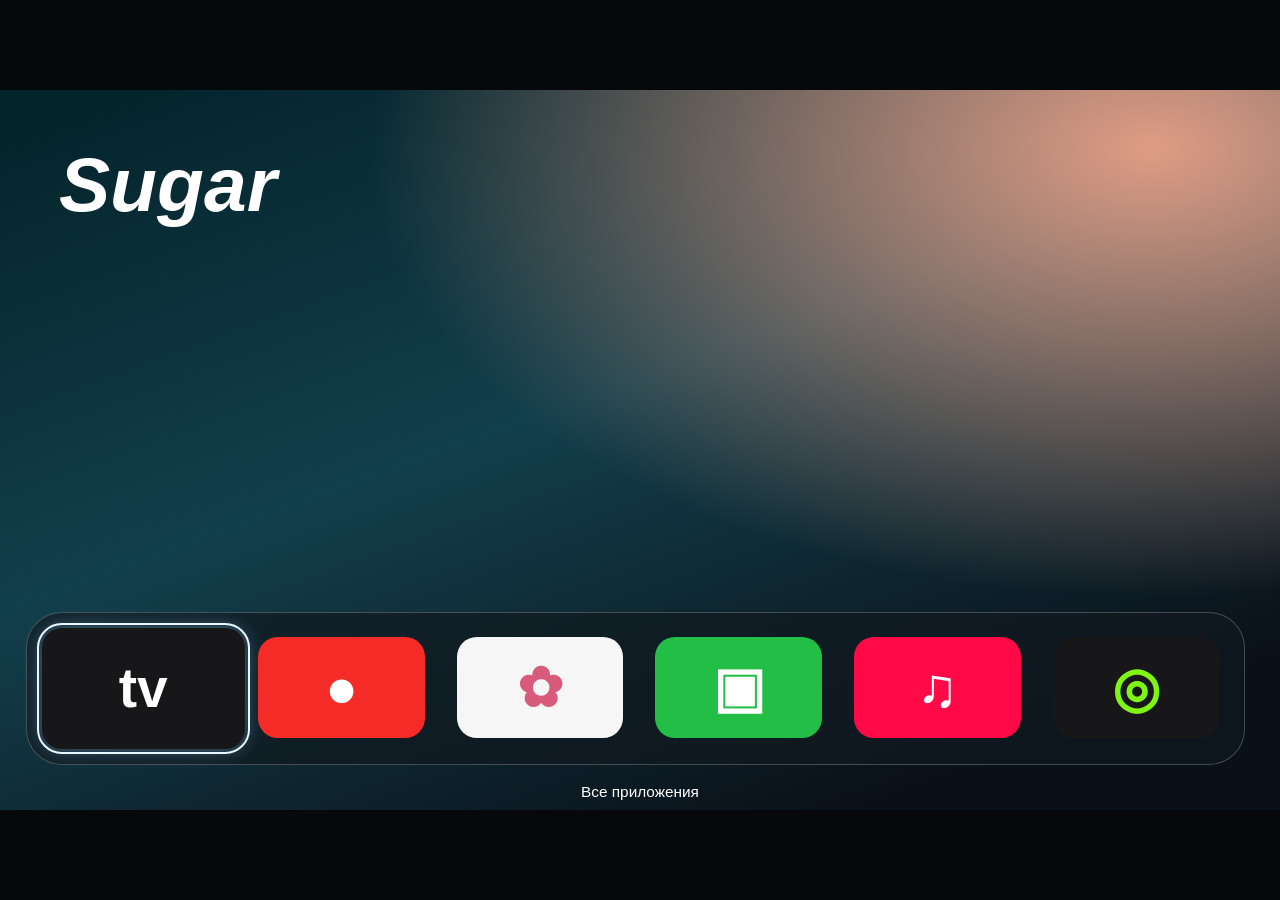
==== index.html @ 8ffc3c0d "Add Apple TV inspired Tizen home screen" ====
<!doctype html>
<html lang="ru">
<head>
  <meta charset="utf-8">
  <meta name="viewport" content="width=device-width, initial-scale=1">
  <title>AppleTvSamsung</title>
  <link rel="stylesheet" href="style.css">
  <script defer src="app.js"></script>
</head>
<body>
  <main class="screen">
    <section id="home" class="home" aria-label="Главный экран">
      <div class="backdrop" aria-hidden="true">
        <span>Sugar</span>
        <img id="artwork" alt="" draggable="false" referrerpolicy="no-referrer"
          src="https://help.apple.com/assets/6A0B92AC55AFD81B2E01CA2A/6A0B92B055AFD81B2E01CA30/en_US/99d30260802e5e08cd6ff2c8000468a5.png">
      </div>
      <div class="shelf" aria-label="Основные приложения">
        <button class="tile" type="button" data-app="tv" aria-label="Apple TV"><span aria-hidden="true">tv</span></button>
        <button class="tile" type="button" data-app="arcade" aria-label="Arcade"><span aria-hidden="true">●</span></button>
        <button class="tile" type="button" data-app="photos" aria-label="Фото"><span aria-hidden="true">✿</span></button>
        <button class="tile" type="button" data-app="facetime" aria-label="FaceTime"><span aria-hidden="true">▣</span></button>
        <button class="tile" type="button" data-app="music" aria-label="Музыка"><span aria-hidden="true">♫</span></button>
        <button class="tile" type="button" data-app="fitness" aria-label="Фитнес"><span aria-hidden="true">◎</span></button>
      </div>
      <button id="all-apps" class="all-apps" type="button">Все приложения</button>
      <p id="notice" class="notice" role="status" hidden></p>
    </section>
    <section id="gallery" class="gallery" aria-labelledby="gallery-title" hidden>
      <header>
        <h1 id="gallery-title">Приложения Samsung</h1>
        <button id="back" type="button">Назад</button>
      </header>
      <p id="gallery-status" role="status"></p>
      <div id="applications" class="applications"></div>
    </section>
  </main>
</body>
</html>
---- style.css ----
* { box-sizing: border-box; }
[hidden] { display: none !important; }
body {
  margin: 0;
  min-height: 100vh;
  display: flex;
  align-items: center;
  justify-content: center;
  background: #06080b;
  color: #fff;
  font-family: Inter, "Segoe UI", Arial, sans-serif;
}
.screen {
  position: relative;
  width: 100vw;
  height: 100vh;
  max-width: 177.7778vh;
  max-height: 56.25vw;
  overflow: hidden;
}
.home, .backdrop, .backdrop img, .gallery {
  position: absolute;
  inset: 0;
  top: 0; right: 0; bottom: 0; left: 0;
  width: 100%;
  height: 100%;
}
.backdrop {
  background: radial-gradient(ellipse at 90% 8%, #df9c84 0%, transparent 48%),
    linear-gradient(160deg, #05252d 5%, #123f4c 44%, #0a1018 87%);
}
.backdrop span {
  position: absolute;
  top: 7%;
  left: 4.6%;
  font-size: 6vw;
  font-weight: 700;
  font-style: italic;
}
.backdrop img {
  display: none;
}
.has-artwork .backdrop img { display: block; }
.shelf {
  position: absolute;
  left: 2%;
  right: 2.7%;
  top: 72.5%;
  height: 21.2%;
  background: rgba(17, 25, 32, .72);
  border: 1px solid rgba(255, 255, 255, .22);
  border-radius: 2.8vw;
}
.has-artwork .shelf { background: transparent; border-color: transparent; }
button { font: inherit; color: inherit; cursor: pointer; }
.tile {
  position: absolute;
  top: 16%;
  height: 67%;
  width: 13.68%;
  border-radius: 1.55vw;
  border: 0;
  background: #171719;
  color: #fff;
  font-size: 4.3vw;
  font-weight: 700;
}
.tile:nth-child(1) { left: 1.25%; top: 10%; width: 16.65%; height: 80%; }
.tile:nth-child(2) { left: 19.02%; background: #f52b27; }
.tile:nth-child(3) { left: 35.33%; background: #f6f6f7; color: #d85b7c; }
.tile:nth-child(4) { left: 51.64%; background: #22be45; }
.tile:nth-child(5) { left: 67.94%; background: #ff0947; }
.tile:nth-child(6) { left: 84.25%; color: #80f412; }
.has-artwork .tile { background: transparent; }
.has-artwork .tile span { opacity: 0; }
.tile:focus, .all-apps:focus, .gallery button:focus {
  outline: 2px solid #eaf7ff;
  outline-offset: 3px;
  box-shadow: 0 0 1.5vw rgba(142, 216, 255, .45);
}
.has-artwork .tile:first-child:focus { outline: 0; box-shadow: none; }
.all-apps {
  position: absolute;
  inset: auto 4% 0;
  bottom: 0; left: 4%; right: 4%;
  width: 92%;
  height: 5%;
  border: 0;
  background: transparent;
  font-size: 16px;
  font-size: clamp(12px, 1.2vw, 22px);
}
.has-artwork .all-apps:not(:focus):not(:hover) { color: transparent; }
.all-apps:focus, .all-apps:hover { background: #0a1825; }
.notice {
  position: absolute;
  top: 58%;
  left: 50%;
  width: max-content;
  max-width: 90%;
  transform: translateX(-50%);
  margin: 0;
  padding: 12px 20px;
  border: 1px solid #5a6976;
  border-radius: 12px;
  background: #14202b;
  font-size: 20px;
  font-size: max(14px, 1.4vw);
}
.gallery {
  padding: 4% 5%;
  overflow: auto;
  background: radial-gradient(ellipse at top right, #202f44, #0a1019 72%);
}
.gallery header { display: flex; align-items: center; justify-content: space-between; }
.gallery h1 { margin: 0; font-size: 3vw; }
.gallery p { color: #c7d3e1; }
.gallery button {
  padding: .8em 1em;
  border: 1px solid #506175;
  border-radius: .8em;
  background: #233147;
  min-height: 44px;
}
.applications {
  display: grid;
  grid-template-columns: repeat(4, minmax(0, 1fr));
  gap: 1vw;
}
.applications button { text-align: left; overflow-wrap: break-word; }
@media (max-width: 650px) {
  .gallery h1 { font-size: 18px; }
  .applications { grid-template-columns: repeat(2, minmax(0, 1fr)); }
}
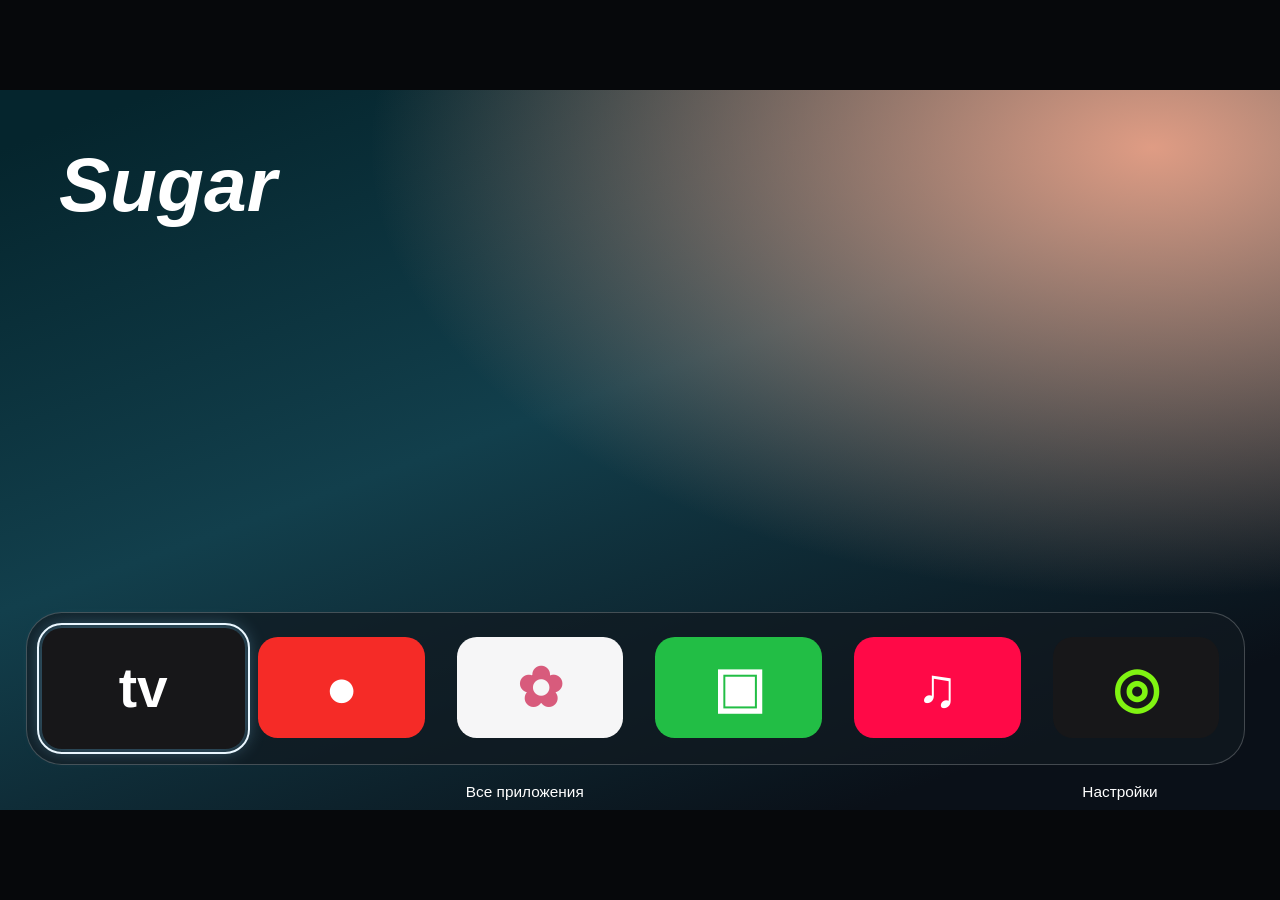
==== commit 540ffb55: "Add Apple TV style settings and app preferences" ====
--- a/index.html
+++ b/index.html
@@ -5,6 +5,8 @@
   <meta name="viewport" content="width=device-width, initial-scale=1">
   <title>AppleTvSamsung</title>
   <link rel="stylesheet" href="style.css">
+  <script defer src="sound-files.js"></script>
+  <script defer src="settings.js"></script>
   <script defer src="app.js"></script>
 </head>
 <body>
@@ -24,16 +26,38 @@
         <button class="tile" type="button" data-app="fitness" aria-label="Фитнес"><span aria-hidden="true">◎</span></button>
       </div>
       <button id="all-apps" class="all-apps" type="button">Все приложения</button>
+      <button id="home-settings" class="all-apps settings-shortcut" type="button">Настройки</button>
       <p id="notice" class="notice" role="status" hidden></p>
     </section>
     <section id="gallery" class="gallery" aria-labelledby="gallery-title" hidden>
       <header>
         <h1 id="gallery-title">Приложения Samsung</h1>
-        <button id="back" type="button">Назад</button>
+        <div class="gallery-actions">
+          <button id="gallery-settings" type="button">Настройки</button>
+          <button id="back" type="button">Назад</button>
+        </div>
       </header>
       <p id="gallery-status" role="status"></p>
       <div id="applications" class="applications"></div>
     </section>
+    <section id="settings" class="settings" aria-labelledby="settings-title" hidden>
+      <div class="settings-menu">
+        <div class="settings-heading">
+          <button id="settings-back" class="settings-back" type="button" aria-label="Назад">‹</button>
+          <div>
+            <p id="settings-parent" class="settings-parent" hidden></p>
+            <h1 id="settings-title">Настройки</h1>
+          </div>
+        </div>
+        <div id="settings-list" class="settings-list"></div>
+        <p id="settings-detail" class="settings-detail" hidden></p>
+      </div>
+      <aside class="settings-preview" aria-live="polite">
+        <span id="settings-symbol" class="settings-symbol" aria-hidden="true">⚙</span>
+        <h2 id="settings-description-title">Настройки</h2>
+        <p id="settings-description"></p>
+      </aside>
+    </section>
   </main>
 </body>
 </html>
--- a/style.css
+++ b/style.css
@@ -92,6 +92,10 @@
 }
 .has-artwork .all-apps:not(:focus):not(:hover) { color: transparent; }
 .all-apps:focus, .all-apps:hover { background: #0a1825; }
+#all-apps { right: auto; width: 74%; }
+.settings-shortcut { left: auto; right: 4%; width: 17%; }
+.gallery-actions { display: flex; }
+.gallery-actions button + button { margin-left: .6em; }
 .notice {
   position: absolute;
   top: 58%;
@@ -128,7 +132,104 @@
   gap: 1vw;
 }
 .applications button { text-align: left; overflow-wrap: break-word; }
+.settings {
+  position: absolute;
+  top: 0; right: 0; bottom: 0; left: 0;
+  display: grid;
+  grid-template-columns: minmax(0, 1.15fr) minmax(0, .85fr);
+  gap: 5vw;
+  padding: 4.5% 6%;
+  background: radial-gradient(ellipse at 90% 65%, #34455d, transparent 64%), #111824;
+  font-size: 1.7vw;
+}
+.settings-menu { min-height: 0; min-width: 0; display: flex; flex-direction: column; }
+.settings-heading { display: flex; align-items: center; margin-bottom: 1em; min-height: 3.8em; }
+.settings-heading h1 { font-size: 2.1em; line-height: 1.03; margin: 0; letter-spacing: -.045em; }
+.settings-parent { margin: 0 0 .25em; font-size: .75em; opacity: .72; }
+.settings-back {
+  flex: 0 0 auto;
+  width: 1.5em;
+  height: 1.5em;
+  margin-right: .36em;
+  border: 0;
+  border-radius: 50%;
+  background: rgba(154, 172, 194, .19);
+  font-size: 1.8em;
+  line-height: 1;
+}
+.settings-list { min-height: 0; overflow: auto; padding: .2em .4em .2em .12em; }
+.settings-list::-webkit-scrollbar { width: 6px; }
+.settings-list::-webkit-scrollbar-thumb { border-radius: 6px; background: #8696ae88; }
+.settings-detail { margin: .35em 0 0; line-height: 1.6; }
+.setting-row {
+  display: flex;
+  width: 100%;
+  min-height: 2.9em;
+  align-items: center;
+  justify-content: space-between;
+  gap: .7em;
+  padding: .5em .75em;
+  border: 0;
+  border-radius: .62em;
+  background: transparent;
+  text-align: left;
+}
+.setting-row + .setting-row { margin-top: .13em; }
+.setting-row:focus, .settings-back:focus {
+  color: #142033;
+  background: #f4f7ff;
+  outline: 0;
+}
+.setting-label { display: flex; align-items: center; min-width: 0; gap: .65em; }
+.setting-value { font-size: .75em; opacity: .72; text-align: right; flex-shrink: 0; }
+.setting-icon {
+  display: grid;
+  place-items: center;
+  flex: 0 0 auto;
+  width: 1.55em;
+  height: 1.55em;
+  border-radius: .38em;
+  color: white;
+  background: #465f81;
+}
+.setting-icon[data-tone="blue"], .settings-symbol[data-tone="blue"] { background: #2875db; }
+.setting-icon[data-tone="violet"], .settings-symbol[data-tone="violet"] { background: #7253bd; }
+.setting-icon[data-tone="green"], .settings-symbol[data-tone="green"] { background: #187d69; }
+.setting-icon[data-tone="red"], .settings-symbol[data-tone="red"] { background: #b94e5d; }
+.settings-preview { align-self: center; text-align: center; padding: 1em; overflow-wrap: break-word; }
+.settings-preview h2 { font-size: 1.35em; margin: .85em 0 .35em; }
+.settings-preview p { font-size: .85em; line-height: 1.55; opacity: .78; margin: 0; }
+.settings-symbol {
+  display: inline-grid;
+  place-items: center;
+  width: 1.85em;
+  height: 1.85em;
+  border-radius: .42em;
+  background: #465f81;
+  color: #fff;
+  font-size: 4.6em;
+  box-shadow: inset 0 1px 0 #ffffff42, 0 .2em .5em #080c1855;
+}
+[data-menu-theme="light"] .settings, [data-menu-theme="light"] .gallery {
+  background: radial-gradient(ellipse at 90% 65%, #d0e0f3, #f3f6fc 73%);
+  color: #152338;
+}
+[data-menu-theme="light"] .gallery p { color: #36465b; }
+[data-menu-theme="light"] .gallery button { background: #e1e9f5; border-color: #9aadc5; }
+[data-menu-theme="light"] .setting-row:focus, [data-menu-theme="light"] .settings-back:focus {
+  background: #1f3554; color: #fff;
+}
+[data-large-text="true"] .settings { font-size: 1.96vw; }
+[data-large-text="true"] .gallery { font-size: 1.3em; }
+[data-strong-focus="true"] .tile:focus, [data-strong-focus="true"] .all-apps:focus,
+[data-strong-focus="true"] .gallery button:focus, [data-strong-focus="true"] .settings button:focus {
+  outline: 3px solid #ffd467;
+  outline-offset: 2px;
+}
 @media (max-width: 650px) {
   .gallery h1 { font-size: 18px; }
   .applications { grid-template-columns: repeat(2, minmax(0, 1fr)); }
-}
+  .settings { font-size: 12px; padding: 4% 5%; gap: 2vw; }
+  [data-large-text="true"] .settings { font-size: 14px; }
+  .settings-symbol { font-size: 3em; }
+}
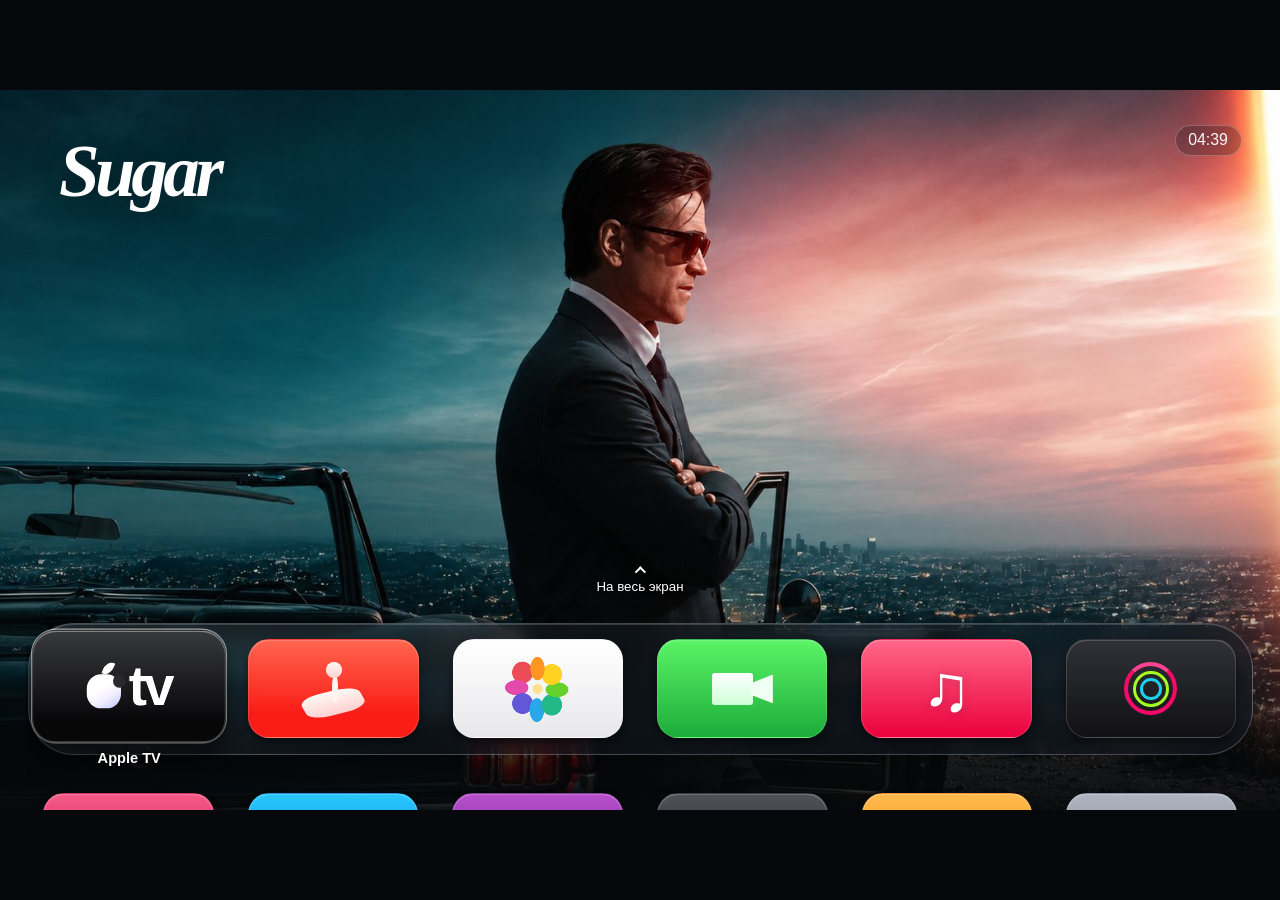
==== commit fe9a3388: "Rebuild home with animated tiles and independent artwork" ====
--- a/index.html
+++ b/index.html
@@ -13,20 +13,33 @@
   <main class="screen">
     <section id="home" class="home" aria-label="Главный экран">
       <div class="backdrop" aria-hidden="true">
-        <span>Sugar</span>
-        <img id="artwork" alt="" draggable="false" referrerpolicy="no-referrer"
-          src="https://help.apple.com/assets/6A0B92AC55AFD81B2E01CA2A/6A0B92B055AFD81B2E01CA30/en_US/99d30260802e5e08cd6ff2c8000468a5.png">
+        <img id="artwork" alt="" draggable="false" src="art/sugar.jpg">
       </div>
-      <div class="shelf" aria-label="Основные приложения">
-        <button class="tile" type="button" data-app="tv" aria-label="Apple TV"><span aria-hidden="true">tv</span></button>
-        <button class="tile" type="button" data-app="arcade" aria-label="Arcade"><span aria-hidden="true">●</span></button>
-        <button class="tile" type="button" data-app="photos" aria-label="Фото"><span aria-hidden="true">✿</span></button>
-        <button class="tile" type="button" data-app="facetime" aria-label="FaceTime"><span aria-hidden="true">▣</span></button>
-        <button class="tile" type="button" data-app="music" aria-label="Музыка"><span aria-hidden="true">♫</span></button>
-        <button class="tile" type="button" data-app="fitness" aria-label="Фитнес"><span aria-hidden="true">◎</span></button>
+      <h1 class="hero-title">Sugar</h1>
+      <time id="home-clock" class="home-clock"></time>
+      <button id="hero-preview" class="hero-preview" type="button" aria-expanded="false">
+        <span id="hero-preview-label">На весь экран</span>
+      </button>
+      <div class="shelf" aria-label="Приложения">
+        <div class="shelf-track">
+          <div class="tile-row favorites">
+            <button class="tile" type="button" data-app="tv" aria-label="Apple TV"><span class="tile-frame"><span class="tile-icon tv-icon" aria-hidden="true"><i></i>tv</span></span><span class="tile-name" aria-hidden="true">Apple TV</span></button>
+            <button class="tile" type="button" data-app="arcade" aria-label="Arcade"><span class="tile-frame"><span class="tile-icon arcade-icon" aria-hidden="true"><i></i></span></span><span class="tile-name" aria-hidden="true">Arcade</span></button>
+            <button class="tile" type="button" data-app="photos" aria-label="Фото"><span class="tile-frame"><span class="tile-icon photos-icon" aria-hidden="true"></span></span><span class="tile-name" aria-hidden="true">Фото</span></button>
+            <button class="tile" type="button" data-app="facetime" aria-label="FaceTime"><span class="tile-frame"><span class="tile-icon video-icon" aria-hidden="true"></span></span><span class="tile-name" aria-hidden="true">FaceTime</span></button>
+            <button class="tile" type="button" data-app="music" aria-label="Музыка"><span class="tile-frame"><span class="tile-icon symbol-icon music-icon" aria-hidden="true">♫</span></span><span class="tile-name" aria-hidden="true">Музыка</span></button>
+            <button class="tile" type="button" data-app="fitness" aria-label="Фитнес"><span class="tile-frame"><span class="tile-icon fitness-icon" aria-hidden="true"></span></span><span class="tile-name" aria-hidden="true">Фитнес</span></button>
+          </div>
+          <div class="tile-row utilities">
+            <button id="all-apps" class="tile" type="button" aria-label="Все приложения"><span class="tile-frame"><span class="tile-icon grid-icon" aria-hidden="true"></span></span><span class="tile-name" aria-hidden="true">Все приложения</span></button>
+            <button class="tile" type="button" data-app="localVideo" aria-label="Моё видео"><span class="tile-frame"><span class="tile-icon play-icon" aria-hidden="true"></span></span><span class="tile-name" aria-hidden="true">Моё видео</span></button>
+            <button class="tile" type="button" data-app="youtube" aria-label="YouTube"><span class="tile-frame"><span class="tile-icon youtube-icon" aria-hidden="true"></span></span><span class="tile-name" aria-hidden="true">YouTube</span></button>
+            <button class="tile" type="button" data-app="netflix" aria-label="Netflix"><span class="tile-frame"><span class="tile-icon symbol-icon netflix-icon" aria-hidden="true">N</span></span><span class="tile-name" aria-hidden="true">Netflix</span></button>
+            <button class="tile" type="button" data-app="browser" aria-label="Браузер"><span class="tile-frame"><span class="tile-icon compass-icon" aria-hidden="true"></span></span><span class="tile-name" aria-hidden="true">Браузер</span></button>
+            <button id="home-settings" class="tile" type="button" aria-label="Настройки"><span class="tile-frame"><span class="tile-icon symbol-icon gear-icon" aria-hidden="true">⚙</span></span><span class="tile-name" aria-hidden="true">Настройки</span></button>
+          </div>
+        </div>
       </div>
-      <button id="all-apps" class="all-apps" type="button">Все приложения</button>
-      <button id="home-settings" class="all-apps settings-shortcut" type="button">Настройки</button>
       <p id="notice" class="notice" role="status" hidden></p>
     </section>
     <section id="gallery" class="gallery" aria-labelledby="gallery-title" hidden>
--- a/style.css
+++ b/style.css
@@ -20,84 +20,234 @@
 }
 .home, .backdrop, .backdrop img, .gallery {
   position: absolute;
-  inset: 0;
   top: 0; right: 0; bottom: 0; left: 0;
   width: 100%;
   height: 100%;
 }
+.screen { --u: 1vw; }
+@media (min-aspect-ratio: 16/9) { .screen { --u: 1.77778vh; } }
+.home { overflow: hidden; background: #0b141a; }
 .backdrop {
-  background: radial-gradient(ellipse at 90% 8%, #df9c84 0%, transparent 48%),
-    linear-gradient(160deg, #05252d 5%, #123f4c 44%, #0a1018 87%);
-}
-.backdrop span {
-  position: absolute;
-  top: 7%;
+  background: radial-gradient(ellipse at 94% 11%, #e5a996, transparent 53%),
+    linear-gradient(150deg, #05202a 5%, #195465 48%, #080d13 88%);
+}
+.backdrop img {
+  object-fit: cover;
+  opacity: 0;
+  transform: scale(1.025);
+  transition: opacity 500ms ease, transform 620ms cubic-bezier(.2,.72,.2,1);
+}
+.has-artwork .backdrop img { opacity: 1; }
+.backdrop::after {
+  position: absolute;
+  inset: 0;
+  top: 0; right: 0; bottom: 0; left: 0;
+  content: "";
+  background: linear-gradient(0deg, #06090bea, #080b0c30 29%, transparent 54%);
+  transition: opacity 340ms ease;
+}
+.apps-scrolled .backdrop img { transform: scale(1.085) translateY(-2.5%); }
+.apps-scrolled .backdrop::before {
+  position: absolute;
+  z-index: 1;
+  top: 0; right: 0; bottom: 0; left: 0;
+  background: linear-gradient(0deg, #070b11f2, #070b1177 55%, transparent);
+  content: "";
+  animation: reveal 330ms ease both;
+}
+.hero-title {
+  position: absolute;
+  top: 5.5%;
   left: 4.6%;
-  font-size: 6vw;
-  font-weight: 700;
-  font-style: italic;
-}
-.backdrop img {
-  display: none;
-}
-.has-artwork .backdrop img { display: block; }
+  margin: 0;
+  font: italic 700 calc(5.7 * var(--u))/1.15 "Segoe Script", "Brush Script MT", cursive;
+  letter-spacing: -.06em;
+  text-shadow: 0 .1em .45em #0006;
+  transition: transform 360ms cubic-bezier(.2,.75,.2,1), opacity 260ms ease;
+}
+.apps-scrolled .hero-title { opacity: .65; transform: translateY(-.14em) scale(.9); transform-origin: left; }
+.home-clock {
+  position: absolute;
+  top: 4.8%;
+  right: 3%;
+  padding: .36em .8em;
+  border: 1px solid rgba(255,255,255,.24);
+  border-radius: 2em;
+  background: rgba(8,15,22,.25);
+  color: #f6f9fc;
+  font-size: calc(1.24 * var(--u));
+  font-variant-numeric: tabular-nums;
+}
+button { font: inherit; color: inherit; cursor: pointer; }
+.hero-preview {
+  position: absolute;
+  z-index: 3;
+  top: 65.8%;
+  left: 50%;
+  transform: translateX(-50%);
+  padding: .3em 1em;
+  border: 0;
+  border-radius: .6em;
+  background: transparent;
+  color: #fff;
+  text-shadow: 0 1px 5px #000;
+  font-size: calc(1.04 * var(--u));
+  text-align: center;
+  transition: opacity 210ms ease, top 360ms ease;
+}
+.hero-preview::before {
+  display: block;
+  width: .48em;
+  height: .48em;
+  margin: 0 auto .25em;
+  border-top: 2px solid;
+  border-left: 2px solid;
+  transform: rotate(45deg);
+  content: "";
+}
+.hero-preview:focus { outline: 1px solid #eef6ff; outline-offset: 2px; background: #132234af; }
+.apps-scrolled .hero-preview { visibility: hidden; opacity: 0; }
 .shelf {
   position: absolute;
+  z-index: 2;
+  top: 70.3%;
+  right: 2%;
+  bottom: 0;
   left: 2%;
-  right: 2.7%;
-  top: 72.5%;
-  height: 21.2%;
-  background: rgba(17, 25, 32, .72);
-  border: 1px solid rgba(255, 255, 255, .22);
-  border-radius: 2.8vw;
-}
-.has-artwork .shelf { background: transparent; border-color: transparent; }
-button { font: inherit; color: inherit; cursor: pointer; }
+  overflow: hidden;
+  padding: calc(2.1 * var(--u)) .15%;
+  transition: top 460ms cubic-bezier(.2,.76,.24,1), opacity 300ms ease, transform 400ms ease;
+}
+.shelf-track { display: flex; flex-direction: column; gap: 0; }
+.apps-scrolled .shelf { top: 47%; }
+.tile-row {
+  display: flex;
+  align-items: center;
+  justify-content: space-between;
+  padding: calc(1.2 * var(--u));
+}
+.favorites {
+  border: 1px solid rgba(241,247,255,.23);
+  border-radius: calc(3.6 * var(--u));
+  background: linear-gradient(156deg, #c1daeb28, #16202863 43%, #111721a0);
+  box-shadow: inset 0 1px 0 #f5f7ff2c, 0 .55em 1.7em #0005;
+  -webkit-backdrop-filter: blur(10px) saturate(122%);
+  backdrop-filter: blur(10px) saturate(122%);
+}
+.utilities { margin-top: calc(1.8 * var(--u)); }
 .tile {
-  position: absolute;
-  top: 16%;
-  height: 67%;
-  width: 13.68%;
-  border-radius: 1.55vw;
-  border: 0;
-  background: #171719;
-  color: #fff;
-  font-size: 4.3vw;
-  font-weight: 700;
-}
-.tile:nth-child(1) { left: 1.25%; top: 10%; width: 16.65%; height: 80%; }
-.tile:nth-child(2) { left: 19.02%; background: #f52b27; }
-.tile:nth-child(3) { left: 35.33%; background: #f6f6f7; color: #d85b7c; }
-.tile:nth-child(4) { left: 51.64%; background: #22be45; }
-.tile:nth-child(5) { left: 67.94%; background: #ff0947; }
-.tile:nth-child(6) { left: 84.25%; color: #80f412; }
-.has-artwork .tile { background: transparent; }
-.has-artwork .tile span { opacity: 0; }
-.tile:focus, .all-apps:focus, .gallery button:focus {
-  outline: 2px solid #eaf7ff;
-  outline-offset: 3px;
-  box-shadow: 0 0 1.5vw rgba(142, 216, 255, .45);
-}
-.has-artwork .tile:first-child:focus { outline: 0; box-shadow: none; }
-.all-apps {
-  position: absolute;
-  inset: auto 4% 0;
-  bottom: 0; left: 4%; right: 4%;
-  width: 92%;
-  height: 5%;
+  position: relative;
+  width: 14.3%;
+  flex: 0 0 14.3%;
+  padding: 0;
   border: 0;
   background: transparent;
-  font-size: 16px;
-  font-size: clamp(12px, 1.2vw, 22px);
-}
-.has-artwork .all-apps:not(:focus):not(:hover) { color: transparent; }
-.all-apps:focus, .all-apps:hover { background: #0a1825; }
-#all-apps { right: auto; width: 74%; }
-.settings-shortcut { left: auto; right: 4%; width: 17%; }
-.gallery-actions { display: flex; }
-.gallery-actions button + button { margin-left: .6em; }
+  transform: scale(1);
+  transition: transform 270ms cubic-bezier(.17,.84,.34,1.24);
+}
+.tile-frame {
+  position: relative;
+  display: grid;
+  place-items: center;
+  height: calc(7.74 * var(--u));
+  border: 1px solid rgba(255,255,255,.15);
+  border-radius: calc(1.65 * var(--u));
+  background: var(--tile-color, linear-gradient(#252b36, #10141b));
+  box-shadow: inset 0 1px 0 #ffffff2e, 0 .26em .55em #0007;
+  transition: box-shadow 245ms ease, filter 245ms ease;
+}
+.tile:focus { z-index: 2; outline: 0; transform: translateY(-.15em) scale(1.14); }
+.tile:focus .tile-frame {
+  box-shadow: inset 0 1px 0 #ffffff55, 0 .85em 1.5em #0009, 0 0 0 1px #ffffff90;
+  filter: brightness(1.11);
+}
+.tile:active { transform: scale(1.055); transition-duration: 90ms; }
+.tile-name {
+  position: absolute;
+  z-index: 1;
+  top: calc(100% + .45em);
+  left: 50%;
+  transform: translate(-50%, -.32em);
+  opacity: 0;
+  color: #fff;
+  font-size: calc(1.0 * var(--u));
+  font-weight: 600;
+  white-space: nowrap;
+  text-shadow: 0 1px .3em #000, 0 1px .3em #000;
+  transition: opacity 140ms ease, transform 200ms ease;
+}
+.tile:focus .tile-name { opacity: 1; transform: translate(-50%, 0); }
+[data-app="tv"] { --tile-color: linear-gradient(#333437, #060607 83%); }
+[data-app="arcade"] { --tile-color: linear-gradient(#ff664f, #fa1d17 75%); }
+[data-app="photos"] { --tile-color: linear-gradient(#fff, #e8e8eb); }
+[data-app="facetime"] { --tile-color: linear-gradient(#5af466, #1cac3a); }
+[data-app="music"] { --tile-color: linear-gradient(#ff6788, #ec003d); }
+[data-app="fitness"] { --tile-color: linear-gradient(#303137, #111114); }
+#all-apps { --tile-color: linear-gradient(#f55b86, #c20d49); }
+[data-app="localVideo"] { --tile-color: linear-gradient(#28c8ff, #0578d8); }
+[data-app="youtube"] { --tile-color: linear-gradient(#b750cb, #632086); }
+[data-app="netflix"] { --tile-color: linear-gradient(#515158, #191a1d); }
+[data-app="browser"] { --tile-color: linear-gradient(#ffba4c, #f37e10); }
+#home-settings { --tile-color: linear-gradient(#aeb5c0, #737d8c); }
+.tile-icon { position: relative; display: block; width: calc(5.1 * var(--u)); height: calc(5.1 * var(--u)); }
+.symbol-icon { text-align: center; line-height: 1; color: white; font-size: calc(5.1 * var(--u)); }
+.music-icon { font-weight: 750; text-shadow: 0 1px .15em #9b174066; }
+.gear-icon { font-size: calc(4.5 * var(--u)); padding-top: .08em; }
+.netflix-icon { color: #ff2138; font: 900 calc(4.7 * var(--u))/1.1 Arial, sans-serif; }
+.tv-icon {
+  display: flex; align-items: center; justify-content: center; width: auto; height: auto; gap: .14em;
+  font: 750 calc(3.75 * var(--u))/1 "Segoe UI", Arial, sans-serif; letter-spacing: -.055em; color: #fafbff;
+}
+.tv-icon i { position: relative; display: inline-block; width: .62em; height: .62em; margin-top: .19em; border-radius: 43% 43% 42% 42%; background: linear-gradient(147deg,#fff,#d9d6f2 67%,#a3b1f1); }
+.tv-icon i::before { content: ""; position: absolute; top: -.24em; left: .31em; width: .17em; height: .24em; border-radius: 80% 0; background: #f9fafd; transform: rotate(22deg); }
+.tv-icon i::after { content: ""; position: absolute; top: -.01em; right: -.08em; width: .22em; height: .25em; border-radius: 50%; background: #252527; }
+.arcade-icon::before, .arcade-icon::after, .arcade-icon i { position: absolute; content: ""; background: linear-gradient(#fff9f4,#ffd0d0); }
+.arcade-icon::before { inset: 53% 4% 11%; top: 53%; left: 4%; right: 4%; bottom: 11%; border-radius: 35%; transform: rotate(-14deg) skewX(16deg); }
+.arcade-icon::after { top: 9%; left: 39%; width: 24%; height: 24%; border-radius: 50%; }
+.arcade-icon i { top: 30%; left: 48%; height: 42%; width: 9%; border-radius: 40%; background: #fff5f0; }
+.photos-icon {
+  background:
+    radial-gradient(ellipse at 50% 50%, #ffe08c 0 10%, transparent 11%),
+    radial-gradient(ellipse at 50% 19%, #ff9523 0 15%, transparent 16%),
+    radial-gradient(ellipse at 72% 28%, #ffd222 0 15%, transparent 16%),
+    radial-gradient(ellipse at 80% 51%, #67d12c 0 15%, transparent 16%),
+    radial-gradient(ellipse at 72% 74%, #21b985 0 15%, transparent 16%),
+    radial-gradient(ellipse at 49% 82%, #28a8e8 0 15%, transparent 16%),
+    radial-gradient(ellipse at 27% 72%, #6257d9 0 15%, transparent 16%),
+    radial-gradient(ellipse at 18% 48%, #e34aaa 0 15%, transparent 16%),
+    radial-gradient(ellipse at 27% 25%, #eb4c57 0 15%, transparent 16%);
+}
+.video-icon::before { position: absolute; top: 25%; left: 4%; width: 63%; height: 50%; border-radius: .18em; background: linear-gradient(#fff,#ccffd7); content: ""; }
+.video-icon::after { position: absolute; top: 28%; right: 3%; width: 34%; height: 44%; background: #effff1; clip-path: polygon(0 30%,100% 0,100% 100%,0 70%); content: ""; }
+.fitness-icon { width: calc(4.15 * var(--u)); height: calc(4.15 * var(--u)); border-radius: 50%; border: calc(.38 * var(--u)) solid #f50969; border-top-color: #ff4393; }
+.fitness-icon::before, .fitness-icon::after { position: absolute; border-radius: 50%; content: ""; }
+.fitness-icon::before { inset: 10%; top: 10%; right: 10%; bottom: 10%; left: 10%; border: calc(.29 * var(--u)) solid #a4fc20; }
+.fitness-icon::after { inset: 26%; top: 26%; right: 26%; bottom: 26%; left: 26%; border: calc(.25 * var(--u)) solid #1bd1ed; }
+.grid-icon { width: calc(3.15 * var(--u)); height: calc(3.15 * var(--u)); background: radial-gradient(circle, #fff 52%, transparent 55%) 0 0 / 33.333% 33.333%; }
+.play-icon::before, .youtube-icon::before { position: absolute; content: ""; }
+.play-icon::before { top: 16%; left: 29%; width: 55%; height: 68%; background: white; clip-path: polygon(0 0,100% 50%,0 100%); }
+.youtube-icon { width: calc(4.5 * var(--u)); height: calc(3.2 * var(--u)); border-radius: .48em; background: #fff; }
+.youtube-icon::before { top: 26%; left: 41%; width: 30%; height: 48%; background: #b539c6; clip-path: polygon(0 0,100% 50%,0 100%); }
+.compass-icon { width: calc(4.05 * var(--u)); height: calc(4.05 * var(--u)); border-radius: 50%; border: 2px solid #fff; }
+.compass-icon::before { position: absolute; top: 15%; left: 14%; width: 72%; height: 72%; background: #fff; clip-path: polygon(83% 3%,62% 61%,6% 92%,33% 34%); content: ""; }
+.previewing .shelf { pointer-events: none; visibility: hidden; opacity: 0; transform: translateY(18%); transition: opacity 300ms ease, transform 350ms ease, visibility 0s 350ms; }
+.previewing .backdrop img { transform: scale(1); }
+.previewing .backdrop::after { opacity: .35; }
+.previewing .hero-preview { top: 90%; visibility: visible; opacity: 1; }
+.previewing .hero-preview::before { transform: rotate(225deg); }
+.gallery:not([hidden]), .settings:not([hidden]) { animation: screen-in 260ms cubic-bezier(.2,.73,.28,1) both; }
+.home:not([hidden]) { animation: reveal 180ms ease both; }
+@keyframes screen-in { from { opacity: 0; transform: translateY(.6em) scale(.988); } to { opacity: 1; transform: none; } }
+@keyframes reveal { from { opacity: 0; } to { opacity: 1; } }
+@media (prefers-reduced-motion: reduce) {
+  .screen *, .screen *::before, .screen *::after { animation-duration: 0s !important; transition-duration: 0s !important; }
+}
+[data-reduce-motion="true"] .screen *, [data-reduce-motion="true"] .screen *::before, [data-reduce-motion="true"] .screen *::after {
+  animation-duration: 0s !important; transition-duration: 0s !important;
+}
 .notice {
   position: absolute;
+  z-index: 4;
   top: 58%;
   left: 50%;
   width: max-content;
@@ -221,7 +371,7 @@
 }
 [data-large-text="true"] .settings { font-size: 1.96vw; }
 [data-large-text="true"] .gallery { font-size: 1.3em; }
-[data-strong-focus="true"] .tile:focus, [data-strong-focus="true"] .all-apps:focus,
+[data-strong-focus="true"] .tile:focus .tile-frame,
 [data-strong-focus="true"] .gallery button:focus, [data-strong-focus="true"] .settings button:focus {
   outline: 3px solid #ffd467;
   outline-offset: 2px;
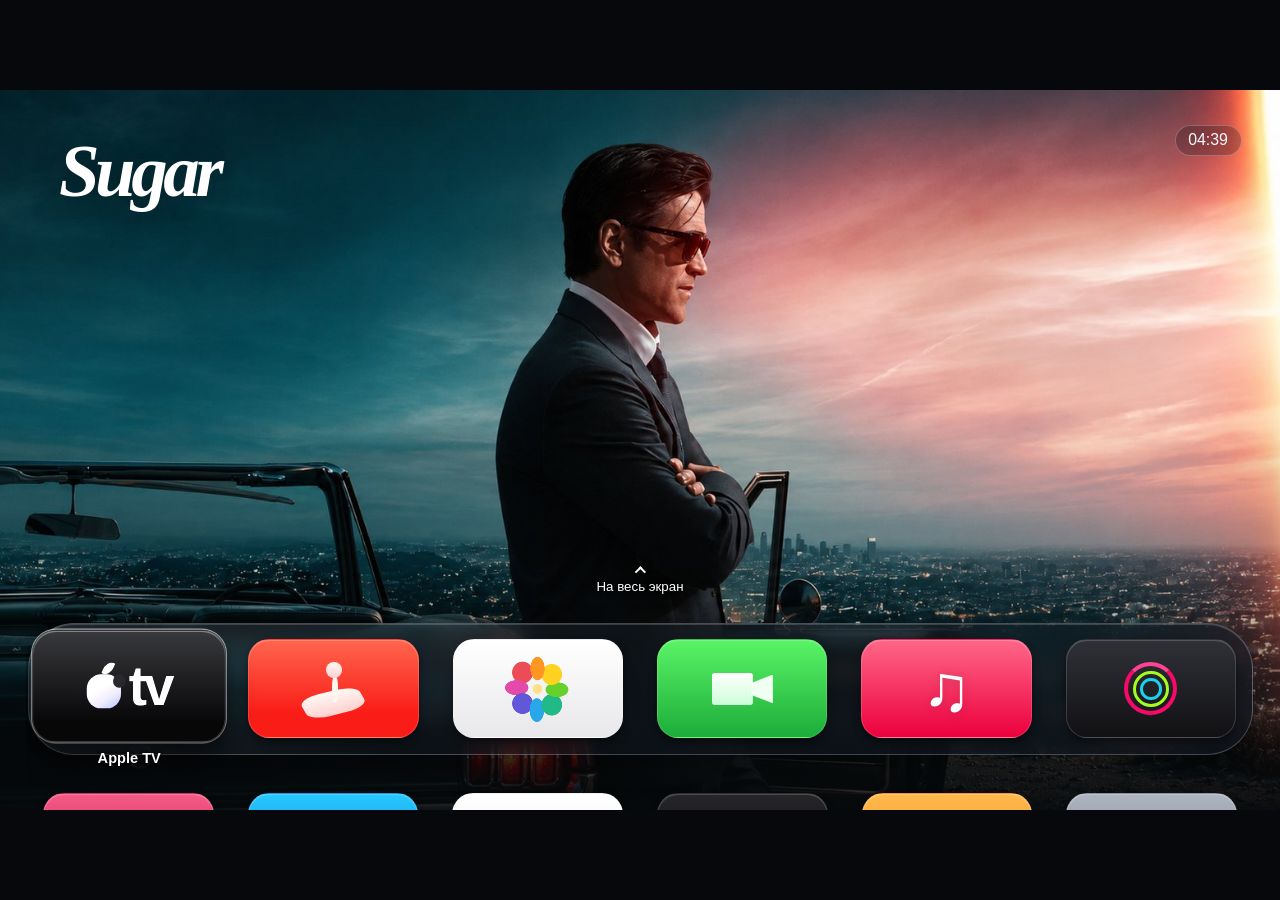
==== commit c7e9c820: "Refine tvOS tiles and the app grid wallpaper" ====
--- a/index.html
+++ b/index.html
@@ -5,6 +5,7 @@
   <meta name="viewport" content="width=device-width, initial-scale=1">
   <title>AppleTvSamsung</title>
   <link rel="stylesheet" href="style.css">
+  <link rel="stylesheet" href="art/tvos-icons.css">
   <script defer src="sound-files.js"></script>
   <script defer src="settings.js"></script>
   <script defer src="app.js"></script>
@@ -15,6 +16,7 @@
       <div class="backdrop" aria-hidden="true">
         <img id="artwork" alt="" draggable="false" src="art/sugar.jpg">
       </div>
+      <div class="apps-wallpaper" aria-hidden="true"></div>
       <h1 class="hero-title">Sugar</h1>
       <time id="home-clock" class="home-clock"></time>
       <button id="hero-preview" class="hero-preview" type="button" aria-expanded="false">
@@ -34,7 +36,7 @@
             <button id="all-apps" class="tile" type="button" aria-label="Все приложения"><span class="tile-frame"><span class="tile-icon grid-icon" aria-hidden="true"></span></span><span class="tile-name" aria-hidden="true">Все приложения</span></button>
             <button class="tile" type="button" data-app="localVideo" aria-label="Моё видео"><span class="tile-frame"><span class="tile-icon play-icon" aria-hidden="true"></span></span><span class="tile-name" aria-hidden="true">Моё видео</span></button>
             <button class="tile" type="button" data-app="youtube" aria-label="YouTube"><span class="tile-frame"><span class="tile-icon youtube-icon" aria-hidden="true"></span></span><span class="tile-name" aria-hidden="true">YouTube</span></button>
-            <button class="tile" type="button" data-app="netflix" aria-label="Netflix"><span class="tile-frame"><span class="tile-icon symbol-icon netflix-icon" aria-hidden="true">N</span></span><span class="tile-name" aria-hidden="true">Netflix</span></button>
+            <button class="tile" type="button" data-app="netflix" aria-label="Netflix"><span class="tile-frame"><span class="tile-icon netflix-icon" aria-hidden="true"></span></span><span class="tile-name" aria-hidden="true">Netflix</span></button>
             <button class="tile" type="button" data-app="browser" aria-label="Браузер"><span class="tile-frame"><span class="tile-icon compass-icon" aria-hidden="true"></span></span><span class="tile-name" aria-hidden="true">Браузер</span></button>
             <button id="home-settings" class="tile" type="button" aria-label="Настройки"><span class="tile-frame"><span class="tile-icon symbol-icon gear-icon" aria-hidden="true">⚙</span></span><span class="tile-name" aria-hidden="true">Настройки</span></button>
           </div>
@@ -54,22 +56,18 @@
       <div id="applications" class="applications"></div>
     </section>
     <section id="settings" class="settings" aria-labelledby="settings-title" hidden>
+      <header class="settings-heading">
+        <button id="settings-back" class="settings-back" type="button" aria-label="Назад">‹</button>
+        <h1 id="settings-title">Настройки</h1>
+      </header>
+      <aside class="settings-brand">
+        <div class="settings-logo" aria-hidden="true"><span class="tv-icon"><i></i>tv</span></div>
+        <p id="settings-description" class="settings-help" aria-live="polite"></p>
+      </aside>
       <div class="settings-menu">
-        <div class="settings-heading">
-          <button id="settings-back" class="settings-back" type="button" aria-label="Назад">‹</button>
-          <div>
-            <p id="settings-parent" class="settings-parent" hidden></p>
-            <h1 id="settings-title">Настройки</h1>
-          </div>
-        </div>
         <div id="settings-list" class="settings-list"></div>
         <p id="settings-detail" class="settings-detail" hidden></p>
       </div>
-      <aside class="settings-preview" aria-live="polite">
-        <span id="settings-symbol" class="settings-symbol" aria-hidden="true">⚙</span>
-        <h2 id="settings-description-title">Настройки</h2>
-        <p id="settings-description"></p>
-      </aside>
     </section>
   </main>
 </body>
--- a/style.css
+++ b/style.css
@@ -47,14 +47,27 @@
   transition: opacity 340ms ease;
 }
 .apps-scrolled .backdrop img { transform: scale(1.085) translateY(-2.5%); }
-.apps-scrolled .backdrop::before {
+.apps-wallpaper {
   position: absolute;
   z-index: 1;
   top: 0; right: 0; bottom: 0; left: 0;
-  background: linear-gradient(0deg, #070b11f2, #070b1177 55%, transparent);
-  content: "";
-  animation: reveal 330ms ease both;
-}
+  pointer-events: none;
+  background:
+    radial-gradient(ellipse at 20% 72%, #63634a, transparent 54%),
+    radial-gradient(ellipse at 87% 24%, #395151, transparent 62%),
+    radial-gradient(ellipse at 58% 16%, #56534f, transparent 57%),
+    linear-gradient(155deg, #222b2c, #242922 68%, #18252a);
+  opacity: 0;
+  transition: opacity 420ms cubic-bezier(.2,.72,.2,1);
+}
+[data-menu-theme="light"] .apps-wallpaper {
+  background:
+    radial-gradient(ellipse at 18% 67%, #949176, transparent 46%),
+    radial-gradient(ellipse at 90% 31%, #758583, transparent 68%),
+    radial-gradient(ellipse at 57% 25%, #656264, transparent 48%),
+    linear-gradient(140deg,#5f7171,#454b40);
+}
+.apps-scrolled .apps-wallpaper { opacity: 1; }
 .hero-title {
   position: absolute;
   top: 5.5%;
@@ -65,7 +78,7 @@
   text-shadow: 0 .1em .45em #0006;
   transition: transform 360ms cubic-bezier(.2,.75,.2,1), opacity 260ms ease;
 }
-.apps-scrolled .hero-title { opacity: .65; transform: translateY(-.14em) scale(.9); transform-origin: left; }
+.apps-scrolled .hero-title { opacity: 0; transform: translateY(-.45em); }
 .home-clock {
   position: absolute;
   top: 4.8%;
@@ -119,7 +132,7 @@
   transition: top 460ms cubic-bezier(.2,.76,.24,1), opacity 300ms ease, transform 400ms ease;
 }
 .shelf-track { display: flex; flex-direction: column; gap: 0; }
-.apps-scrolled .shelf { top: 47%; }
+.apps-scrolled .shelf { top: 3.1%; }
 .tile-row {
   display: flex;
   align-items: center;
@@ -135,6 +148,7 @@
   backdrop-filter: blur(10px) saturate(122%);
 }
 .utilities { margin-top: calc(1.8 * var(--u)); }
+.apps-scrolled .utilities { margin-top: calc(2.9 * var(--u)); }
 .tile {
   position: relative;
   width: 14.3%;
@@ -155,6 +169,15 @@
   background: var(--tile-color, linear-gradient(#252b36, #10141b));
   box-shadow: inset 0 1px 0 #ffffff2e, 0 .26em .55em #0007;
   transition: box-shadow 245ms ease, filter 245ms ease;
+}
+.tile-frame::before {
+  position: absolute;
+  z-index: 1;
+  top: 0; right: 0; bottom: 0; left: 0;
+  border-radius: inherit;
+  background: var(--tvos-icon-sheet) var(--tile-x) var(--tile-y) / var(--tile-size) no-repeat;
+  content: var(--tile-art, none);
+  pointer-events: none;
 }
 .tile:focus { z-index: 2; outline: 0; transform: translateY(-.15em) scale(1.14); }
 .tile:focus .tile-frame {
@@ -185,15 +208,26 @@
 [data-app="fitness"] { --tile-color: linear-gradient(#303137, #111114); }
 #all-apps { --tile-color: linear-gradient(#f55b86, #c20d49); }
 [data-app="localVideo"] { --tile-color: linear-gradient(#28c8ff, #0578d8); }
-[data-app="youtube"] { --tile-color: linear-gradient(#b750cb, #632086); }
-[data-app="netflix"] { --tile-color: linear-gradient(#515158, #191a1d); }
+[data-app="youtube"] { --tile-color: linear-gradient(#fff, #ededf0); }
+[data-app="netflix"] { --tile-color: linear-gradient(#26262a, #09090b); }
 [data-app="browser"] { --tile-color: linear-gradient(#ffba4c, #f37e10); }
 #home-settings { --tile-color: linear-gradient(#aeb5c0, #737d8c); }
 .tile-icon { position: relative; display: block; width: calc(5.1 * var(--u)); height: calc(5.1 * var(--u)); }
 .symbol-icon { text-align: center; line-height: 1; color: white; font-size: calc(5.1 * var(--u)); }
 .music-icon { font-weight: 750; text-shadow: 0 1px .15em #9b174066; }
 .gear-icon { font-size: calc(4.5 * var(--u)); padding-top: .08em; }
-.netflix-icon { color: #ff2138; font: 900 calc(4.7 * var(--u))/1.1 Arial, sans-serif; }
+.netflix-icon {
+  width: calc(2.7 * var(--u));
+  height: calc(4.55 * var(--u));
+  background: linear-gradient(90deg,#a90018 0 27%,transparent 27% 73%,#c7001c 73% 100%);
+}
+.netflix-icon::before {
+  position: absolute;
+  top: 0; right: 0; bottom: 0; left: 0;
+  background: linear-gradient(100deg,#a90016,#f3263b 48%,#da001d);
+  clip-path: polygon(0 0,30% 0,100% 100%,70% 100%);
+  content: "";
+}
 .tv-icon {
   display: flex; align-items: center; justify-content: center; width: auto; height: auto; gap: .14em;
   font: 750 calc(3.75 * var(--u))/1 "Segoe UI", Arial, sans-serif; letter-spacing: -.055em; color: #fafbff;
@@ -226,8 +260,8 @@
 .grid-icon { width: calc(3.15 * var(--u)); height: calc(3.15 * var(--u)); background: radial-gradient(circle, #fff 52%, transparent 55%) 0 0 / 33.333% 33.333%; }
 .play-icon::before, .youtube-icon::before { position: absolute; content: ""; }
 .play-icon::before { top: 16%; left: 29%; width: 55%; height: 68%; background: white; clip-path: polygon(0 0,100% 50%,0 100%); }
-.youtube-icon { width: calc(4.5 * var(--u)); height: calc(3.2 * var(--u)); border-radius: .48em; background: #fff; }
-.youtube-icon::before { top: 26%; left: 41%; width: 30%; height: 48%; background: #b539c6; clip-path: polygon(0 0,100% 50%,0 100%); }
+.youtube-icon { width: calc(5.2 * var(--u)); height: calc(3.65 * var(--u)); border-radius: 23%; background: #ff0033; }
+.youtube-icon::before { top: 24%; left: 41%; width: 31%; height: 52%; background: #fff; clip-path: polygon(0 0,100% 50%,0 100%); }
 .compass-icon { width: calc(4.05 * var(--u)); height: calc(4.05 * var(--u)); border-radius: 50%; border: 2px solid #fff; }
 .compass-icon::before { position: absolute; top: 15%; left: 14%; width: 72%; height: 72%; background: #fff; clip-path: polygon(83% 3%,62% 61%,6% 92%,33% 34%); content: ""; }
 .previewing .shelf { pointer-events: none; visibility: hidden; opacity: 0; transform: translateY(18%); transition: opacity 300ms ease, transform 350ms ease, visibility 0s 350ms; }
@@ -283,93 +317,151 @@
 }
 .applications button { text-align: left; overflow-wrap: break-word; }
 .settings {
-  position: absolute;
-  top: 0; right: 0; bottom: 0; left: 0;
-  display: grid;
-  grid-template-columns: minmax(0, 1.15fr) minmax(0, .85fr);
-  gap: 5vw;
-  padding: 4.5% 6%;
-  background: radial-gradient(ellipse at 90% 65%, #34455d, transparent 64%), #111824;
-  font-size: 1.7vw;
-}
-.settings-menu { min-height: 0; min-width: 0; display: flex; flex-direction: column; }
-.settings-heading { display: flex; align-items: center; margin-bottom: 1em; min-height: 3.8em; }
-.settings-heading h1 { font-size: 2.1em; line-height: 1.03; margin: 0; letter-spacing: -.045em; }
-.settings-parent { margin: 0 0 .25em; font-size: .75em; opacity: .72; }
+  --menu-ink: #f4f4f6;
+  --menu-muted: #a8a8ad;
+  --menu-row: rgba(255,255,255,.095);
+  --menu-selected: #fefefe;
+  --menu-selected-ink: #19191d;
+  --menu-mark: #1f2021;
+  --menu-logo: #555657;
+  position: absolute;
+  top: 0; right: 0; bottom: 0; left: 0;
+  overflow: hidden;
+  color: var(--menu-ink);
+  background:
+    radial-gradient(ellipse at 75% 50%, #383a2e33, transparent 58%),
+    radial-gradient(ellipse at 20% 97%, #20263188, transparent 52%),
+    linear-gradient(140deg, #222321, #1b1c20 65%, #232526);
+  font-size: calc(1.93 * var(--u));
+}
+.settings-heading { position: absolute; top: 5.3%; left: 4%; right: 4%; text-align: center; }
+.settings-heading h1 {
+  margin: 0;
+  color: var(--menu-muted);
+  font-size: calc(2.92 * var(--u));
+  font-weight: 650;
+  line-height: 1.14;
+  letter-spacing: -.045em;
+}
 .settings-back {
-  flex: 0 0 auto;
-  width: 1.5em;
-  height: 1.5em;
-  margin-right: .36em;
+  position: absolute;
+  left: 0;
+  width: 1.3em;
+  height: 1.3em;
   border: 0;
   border-radius: 50%;
-  background: rgba(154, 172, 194, .19);
-  font-size: 1.8em;
+  font-size: 1.5em;
   line-height: 1;
-}
-.settings-list { min-height: 0; overflow: auto; padding: .2em .4em .2em .12em; }
-.settings-list::-webkit-scrollbar { width: 6px; }
-.settings-list::-webkit-scrollbar-thumb { border-radius: 6px; background: #8696ae88; }
-.settings-detail { margin: .35em 0 0; line-height: 1.6; }
+  background: var(--menu-row);
+  opacity: 0;
+}
+.settings-back:focus, .settings-back:hover {
+  color: var(--menu-selected-ink);
+  background: var(--menu-selected);
+  opacity: 1;
+}
+.settings-brand { position: absolute; top: 21.9%; left: 13.15%; width: 28.4%; text-align: center; }
+.settings-logo {
+  display: grid;
+  place-items: center;
+  height: calc(28.4 * var(--u));
+  border-radius: 21%;
+  background: var(--menu-logo);
+  box-shadow: inset 0 1px 1px #ffffff15;
+}
+.settings-logo .tv-icon {
+  color: var(--menu-mark);
+  font-size: calc(7.5 * var(--u));
+  font-weight: 640;
+}
+.settings-logo .tv-icon i, .settings-logo .tv-icon i::before { background: var(--menu-mark); }
+.settings-logo .tv-icon i::after { background: var(--menu-logo); }
+.settings-help {
+  margin: 1.8em -1.8em 0;
+  color: var(--menu-muted);
+  font-size: .65em;
+  line-height: 1.42;
+}
+.settings-menu {
+  position: absolute;
+  top: 16.9%;
+  right: 4.05%;
+  bottom: 2.3%;
+  left: 54.65%;
+  display: flex;
+  flex-direction: column;
+  min-width: 0;
+}
+.settings-list { min-height: 0; overflow: auto; padding: .18em .42em .68em; }
+.settings-list::-webkit-scrollbar { display: none; }
+.settings-detail { margin: .5em .75em; line-height: 1.5; color: var(--menu-muted); }
+.settings-group {
+  margin: 1em .72em .5em;
+  font-size: .61em;
+  font-weight: 650;
+  letter-spacing: .05em;
+  text-transform: uppercase;
+  color: var(--menu-muted);
+}
+.settings-group:first-child { margin-top: .12em; }
 .setting-row {
+  position: relative;
   display: flex;
   width: 100%;
-  min-height: 2.9em;
+  min-height: calc(3.48 * var(--u));
   align-items: center;
   justify-content: space-between;
-  gap: .7em;
-  padding: .5em .75em;
+  padding: .3em .77em;
   border: 0;
-  border-radius: .62em;
-  background: transparent;
+  border-radius: 99rem;
+  background: var(--menu-row);
+  color: var(--menu-ink);
   text-align: left;
-}
-.setting-row + .setting-row { margin-top: .13em; }
-.setting-row:focus, .settings-back:focus {
-  color: #142033;
-  background: #f4f7ff;
+  line-height: 1.16;
+  font-weight: 500;
+  transition: background-color 155ms ease, color 155ms ease, transform 205ms cubic-bezier(.21,.75,.27,1.18), box-shadow 160ms ease;
+}
+.setting-row + .setting-row { margin-top: calc(.68 * var(--u)); }
+.setting-row:focus {
+  z-index: 1;
+  color: var(--menu-selected-ink);
+  background: var(--menu-selected);
   outline: 0;
-}
-.setting-label { display: flex; align-items: center; min-width: 0; gap: .65em; }
-.setting-value { font-size: .75em; opacity: .72; text-align: right; flex-shrink: 0; }
-.setting-icon {
-  display: grid;
-  place-items: center;
-  flex: 0 0 auto;
-  width: 1.55em;
-  height: 1.55em;
-  border-radius: .38em;
-  color: white;
-  background: #465f81;
-}
-.setting-icon[data-tone="blue"], .settings-symbol[data-tone="blue"] { background: #2875db; }
-.setting-icon[data-tone="violet"], .settings-symbol[data-tone="violet"] { background: #7253bd; }
-.setting-icon[data-tone="green"], .settings-symbol[data-tone="green"] { background: #187d69; }
-.setting-icon[data-tone="red"], .settings-symbol[data-tone="red"] { background: #b94e5d; }
-.settings-preview { align-self: center; text-align: center; padding: 1em; overflow-wrap: break-word; }
-.settings-preview h2 { font-size: 1.35em; margin: .85em 0 .35em; }
-.settings-preview p { font-size: .85em; line-height: 1.55; opacity: .78; margin: 0; }
-.settings-symbol {
-  display: inline-grid;
-  place-items: center;
-  width: 1.85em;
-  height: 1.85em;
-  border-radius: .42em;
-  background: #465f81;
-  color: #fff;
-  font-size: 4.6em;
-  box-shadow: inset 0 1px 0 #ffffff42, 0 .2em .5em #080c1855;
-}
-[data-menu-theme="light"] .settings, [data-menu-theme="light"] .gallery {
-  background: radial-gradient(ellipse at 90% 65%, #d0e0f3, #f3f6fc 73%);
-  color: #152338;
-}
+  transform: scale(1.018);
+  box-shadow: 0 .32em .68em #0007, inset 0 1px 1px #fff;
+}
+.setting-label { min-width: 0; overflow-wrap: break-word; }
+.setting-value { margin-left: .55em; flex-shrink: 0; color: inherit; opacity: .67; font-size: .8em; text-align: right; }
+.setting-chevron {
+  width: .47em;
+  height: .47em;
+  margin-right: .12em;
+  border-top: .11em solid currentColor;
+  border-right: .11em solid currentColor;
+  transform: rotate(45deg);
+  color: inherit;
+  opacity: .5;
+  font-size: .88em;
+  overflow: hidden;
+  text-indent: -999em;
+}
+[data-menu-theme="light"] .settings {
+  --menu-ink: #202126;
+  --menu-muted: #585a63;
+  --menu-row: rgba(255,255,255,.37);
+  --menu-selected: #fff;
+  --menu-selected-ink: #15171d;
+  --menu-mark: #d8e7f1;
+  --menu-logo: #99a4ad;
+  background:
+    radial-gradient(ellipse at 82% 9%, #aacbe4, transparent 62%),
+    linear-gradient(139deg,#edf0f6,#c4d9e8 61%,#dae6ee);
+}
+[data-menu-theme="light"] .settings .setting-row:focus { box-shadow: 0 .32em .75em #31475e4a; }
+[data-menu-theme="light"] .gallery { background: radial-gradient(ellipse at 90% 65%, #d0e0f3, #f3f6fc 73%); color: #152338; }
 [data-menu-theme="light"] .gallery p { color: #36465b; }
 [data-menu-theme="light"] .gallery button { background: #e1e9f5; border-color: #9aadc5; }
-[data-menu-theme="light"] .setting-row:focus, [data-menu-theme="light"] .settings-back:focus {
-  background: #1f3554; color: #fff;
-}
-[data-large-text="true"] .settings { font-size: 1.96vw; }
+[data-large-text="true"] .settings { font-size: calc(2.25 * var(--u)); }
 [data-large-text="true"] .gallery { font-size: 1.3em; }
 [data-strong-focus="true"] .tile:focus .tile-frame,
 [data-strong-focus="true"] .gallery button:focus, [data-strong-focus="true"] .settings button:focus {
@@ -379,7 +471,8 @@
 @media (max-width: 650px) {
   .gallery h1 { font-size: 18px; }
   .applications { grid-template-columns: repeat(2, minmax(0, 1fr)); }
-  .settings { font-size: 12px; padding: 4% 5%; gap: 2vw; }
+  .settings { font-size: 12px; }
   [data-large-text="true"] .settings { font-size: 14px; }
-  .settings-symbol { font-size: 3em; }
-}
+  .settings-heading h1 { font-size: 16px; }
+  .setting-row { min-height: 25px; }
+}
--- a/art/tvos-icons.css
+++ b/art/tvos-icons.css
@@ -0,0 +1,62 @@
+/* Icon rectangles from the Apple TV 4K guide, laid out by the app. */
+:root { --tvos-icon-sheet: url("https://help.apple.com/assets/69CB07644893F0C51C05AF64/69CB07684893F0C51C05AF6A/en_GB/0aec0184760e2ac111756c0578f44794.png"); }
+[data-app="tv"] {
+  --tile-art: "";
+  --tile-x: 5.4108%;
+  --tile-y: 10.7720%;
+  --tile-size: 774.3243% 725.8427%;
+}
+[data-app="arcade"] {
+  --tile-art: "";
+  --tile-x: 23.1695%;
+  --tile-y: 10.7720%;
+  --tile-size: 769.1275% 725.8427%;
+}
+[data-app="photos"] {
+  --tile-art: "";
+  --tile-x: 40.9639%;
+  --tile-y: 10.7720%;
+  --tile-size: 764.0000% 725.8427%;
+}
+[data-app="facetime"] {
+  --tile-art: "";
+  --tile-x: 58.7763%;
+  --tile-y: 10.7720%;
+  --tile-size: 769.1275% 725.8427%;
+}
+[data-app="music"] {
+  --tile-art: "";
+  --tile-x: 76.6064%;
+  --tile-y: 10.7720%;
+  --tile-size: 764.0000% 725.8427%;
+}
+[data-app="fitness"] {
+  --tile-art: "";
+  --tile-x: 94.3831%;
+  --tile-y: 10.7720%;
+  --tile-size: 769.1275% 725.8427%;
+}
+#all-apps {
+  --tile-art: "";
+  --tile-x: 23.1695%;
+  --tile-y: 38.4892%;
+  --tile-size: 769.1275% 717.7778%;
+}
+[data-app="localVideo"] {
+  --tile-art: "";
+  --tile-x: 76.6064%;
+  --tile-y: 38.4892%;
+  --tile-size: 764.0000% 717.7778%;
+}
+[data-app="browser"] {
+  --tile-art: "";
+  --tile-x: 58.7763%;
+  --tile-y: 38.4892%;
+  --tile-size: 769.1275% 717.7778%;
+}
+#home-settings {
+  --tile-art: "";
+  --tile-x: 94.3831%;
+  --tile-y: 38.4892%;
+  --tile-size: 769.1275% 717.7778%;
+}
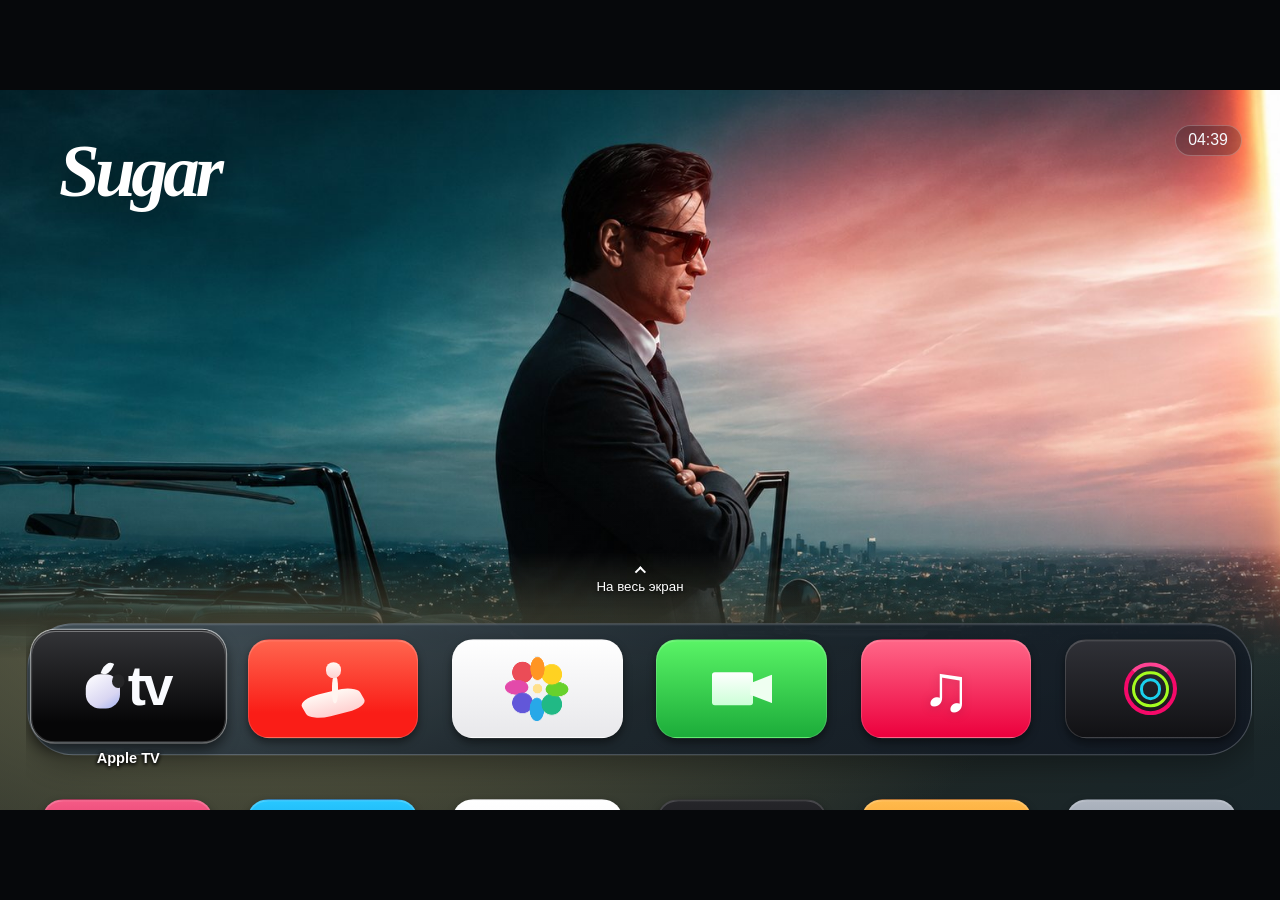
==== commit 040b081a: "Add QR-paired local phone streaming and speed up home navigation" ====
--- a/index.html
+++ b/index.html
@@ -7,6 +7,8 @@
   <link rel="stylesheet" href="style.css">
   <link rel="stylesheet" href="art/tvos-icons.css">
   <script defer src="sound-files.js"></script>
+  <script defer src="call-config.js"></script>
+  <script defer src="call.js"></script>
   <script defer src="settings.js"></script>
   <script defer src="app.js"></script>
 </head>
@@ -44,6 +46,18 @@
       </div>
       <p id="notice" class="notice" role="status" hidden></p>
     </section>
+    <section id="lan-call" class="lan-call" aria-labelledby="call-title" hidden>
+      <header>
+        <h1 id="call-title">FaceTime</h1>
+        <button id="call-back" type="button">Назад</button>
+      </header>
+      <p id="call-status" role="status"></p>
+      <div class="call-media">
+        <img id="call-qr" alt="QR-код подключения телефона" hidden>
+        <canvas id="call-video" aria-label="Видео с камеры телефона" hidden></canvas>
+      </div>
+      <button id="call-retry" type="button" hidden>Новый QR-код</button>
+    </section>
     <section id="gallery" class="gallery" aria-labelledby="gallery-title" hidden>
       <header>
         <h1 id="gallery-title">Приложения Samsung</h1>
--- a/style.css
+++ b/style.css
@@ -46,28 +46,41 @@
   background: linear-gradient(0deg, #06090bea, #080b0c30 29%, transparent 54%);
   transition: opacity 340ms ease;
 }
-.apps-scrolled .backdrop img { transform: scale(1.085) translateY(-2.5%); }
 .apps-wallpaper {
   position: absolute;
   z-index: 1;
   top: 0; right: 0; bottom: 0; left: 0;
   pointer-events: none;
-  background:
+  --wallpaper:
     radial-gradient(ellipse at 20% 72%, #63634a, transparent 54%),
     radial-gradient(ellipse at 87% 24%, #395151, transparent 62%),
     radial-gradient(ellipse at 58% 16%, #56534f, transparent 57%),
     linear-gradient(155deg, #222b2c, #242922 68%, #18252a);
-  opacity: 0;
-  transition: opacity 420ms cubic-bezier(.2,.72,.2,1);
 }
 [data-menu-theme="light"] .apps-wallpaper {
-  background:
+  --wallpaper:
     radial-gradient(ellipse at 18% 67%, #949176, transparent 46%),
     radial-gradient(ellipse at 90% 31%, #758583, transparent 68%),
     radial-gradient(ellipse at 57% 25%, #656264, transparent 48%),
     linear-gradient(140deg,#5f7171,#454b40);
 }
-.apps-scrolled .apps-wallpaper { opacity: 1; }
+.apps-wallpaper::before, .apps-wallpaper::after {
+  position: absolute;
+  top: 0; right: 0; bottom: 0; left: 0;
+  background: var(--wallpaper);
+  content: "";
+}
+.apps-wallpaper::before {
+  -webkit-mask-image: linear-gradient(transparent 64%, #000 79%);
+  opacity: 1;
+  transition: opacity 300ms ease;
+}
+.apps-wallpaper::after {
+  opacity: 0;
+  transition: opacity 420ms cubic-bezier(.2,.72,.2,1);
+}
+.apps-scrolled .apps-wallpaper::after { opacity: 1; }
+.previewing .apps-wallpaper::before { opacity: 0; }
 .hero-title {
   position: absolute;
   top: 5.5%;
@@ -123,16 +136,23 @@
 .shelf {
   position: absolute;
   z-index: 2;
-  top: 70.3%;
+  top: 0;
   right: 2%;
   bottom: 0;
   left: 2%;
   overflow: hidden;
-  padding: calc(2.1 * var(--u)) .15%;
-  transition: top 460ms cubic-bezier(.2,.76,.24,1), opacity 300ms ease, transform 400ms ease;
-}
-.shelf-track { display: flex; flex-direction: column; gap: 0; }
-.apps-scrolled .shelf { top: 3.1%; }
+  pointer-events: none;
+  transition: opacity 240ms ease;
+}
+.shelf-track {
+  position: absolute;
+  top: 0; bottom: 0; left: .15%; right: .15%;
+  padding-top: calc(2.1 * var(--u));
+  transform: translateY(70.3%);
+  transition: transform 330ms cubic-bezier(.2,.76,.24,1);
+  will-change: transform;
+}
+.apps-scrolled .shelf-track { transform: translateY(3.1%); }
 .tile-row {
   display: flex;
   align-items: center;
@@ -142,13 +162,10 @@
 .favorites {
   border: 1px solid rgba(241,247,255,.23);
   border-radius: calc(3.6 * var(--u));
-  background: linear-gradient(156deg, #c1daeb28, #16202863 43%, #111721a0);
+  background: linear-gradient(156deg, #465662e0, #18232cda 52%, #111721e8);
   box-shadow: inset 0 1px 0 #f5f7ff2c, 0 .55em 1.7em #0005;
-  -webkit-backdrop-filter: blur(10px) saturate(122%);
-  backdrop-filter: blur(10px) saturate(122%);
-}
-.utilities { margin-top: calc(1.8 * var(--u)); }
-.apps-scrolled .utilities { margin-top: calc(2.9 * var(--u)); }
+}
+.utilities { margin-top: calc(2.25 * var(--u)); }
 .tile {
   position: relative;
   width: 14.3%;
@@ -156,8 +173,9 @@
   padding: 0;
   border: 0;
   background: transparent;
+  pointer-events: auto;
   transform: scale(1);
-  transition: transform 270ms cubic-bezier(.17,.84,.34,1.24);
+  transition: transform 180ms cubic-bezier(.17,.84,.34,1.15);
 }
 .tile-frame {
   position: relative;
@@ -168,21 +186,21 @@
   border-radius: calc(1.65 * var(--u));
   background: var(--tile-color, linear-gradient(#252b36, #10141b));
   box-shadow: inset 0 1px 0 #ffffff2e, 0 .26em .55em #0007;
-  transition: box-shadow 245ms ease, filter 245ms ease;
 }
 .tile-frame::before {
   position: absolute;
   z-index: 1;
   top: 0; right: 0; bottom: 0; left: 0;
   border-radius: inherit;
-  background: var(--tvos-icon-sheet) var(--tile-x) var(--tile-y) / var(--tile-size) no-repeat;
+  background-position: var(--tile-x) var(--tile-y);
+  background-size: var(--tile-size);
+  background-repeat: no-repeat;
   content: var(--tile-art, none);
   pointer-events: none;
 }
 .tile:focus { z-index: 2; outline: 0; transform: translateY(-.15em) scale(1.14); }
 .tile:focus .tile-frame {
-  box-shadow: inset 0 1px 0 #ffffff55, 0 .85em 1.5em #0009, 0 0 0 1px #ffffff90;
-  filter: brightness(1.11);
+  box-shadow: inset 0 1px 0 #ffffff55, 0 .36em .75em #0009, 0 0 0 1px #ffffffb0;
 }
 .tile:active { transform: scale(1.055); transition-duration: 90ms; }
 .tile-name {
@@ -264,11 +282,34 @@
 .youtube-icon::before { top: 24%; left: 41%; width: 31%; height: 52%; background: #fff; clip-path: polygon(0 0,100% 50%,0 100%); }
 .compass-icon { width: calc(4.05 * var(--u)); height: calc(4.05 * var(--u)); border-radius: 50%; border: 2px solid #fff; }
 .compass-icon::before { position: absolute; top: 15%; left: 14%; width: 72%; height: 72%; background: #fff; clip-path: polygon(83% 3%,62% 61%,6% 92%,33% 34%); content: ""; }
-.previewing .shelf { pointer-events: none; visibility: hidden; opacity: 0; transform: translateY(18%); transition: opacity 300ms ease, transform 350ms ease, visibility 0s 350ms; }
+.previewing .shelf { visibility: hidden; opacity: 0; transition: opacity 210ms ease, visibility 0s 210ms; }
 .previewing .backdrop img { transform: scale(1); }
 .previewing .backdrop::after { opacity: .35; }
 .previewing .hero-preview { top: 90%; visibility: visible; opacity: 1; }
 .previewing .hero-preview::before { transform: rotate(225deg); }
+.lan-call {
+  position: absolute;
+  top: 0; right: 0; bottom: 0; left: 0;
+  padding: 4% 6%;
+  background: radial-gradient(ellipse at 52% 43%, #253e35, #101719 72%);
+  font-size: calc(1.45 * var(--u));
+}
+.lan-call header { display: flex; justify-content: space-between; align-items: center; }
+.lan-call h1 { margin: 0; font-size: 2.1em; }
+.lan-call p { text-align: center; margin: .45em 0 1em; }
+.lan-call button {
+  display: block;
+  margin: .55em auto 0;
+  border: 0;
+  border-radius: .65em;
+  padding: .46em .9em;
+  background: #30413d;
+}
+.lan-call header button { margin: 0; }
+.lan-call button:focus { background: #f2f7f4; color: #0e231b; outline: none; }
+.call-media { text-align: center; }
+#call-qr { width: calc(18 * var(--u)); max-width: 55%; background: #fff; border-radius: .6em; }
+#call-video { max-width: 85%; width: auto; height: calc(33 * var(--u)); border-radius: .55em; }
 .gallery:not([hidden]), .settings:not([hidden]) { animation: screen-in 260ms cubic-bezier(.2,.73,.28,1) both; }
 .home:not([hidden]) { animation: reveal 180ms ease both; }
 @keyframes screen-in { from { opacity: 0; transform: translateY(.6em) scale(.988); } to { opacity: 1; transform: none; } }
--- a/art/tvos-icons.css
+++ b/art/tvos-icons.css
@@ -1,5 +1,7 @@
 /* Icon rectangles from the Apple TV 4K guide, laid out by the app. */
-:root { --tvos-icon-sheet: url("https://help.apple.com/assets/69CB07644893F0C51C05AF64/69CB07684893F0C51C05AF6A/en_GB/0aec0184760e2ac111756c0578f44794.png"); }
+.tile-frame::before {
+  background-image: url("https://help.apple.com/assets/69CB07644893F0C51C05AF64/69CB07684893F0C51C05AF6A/en_GB/0aec0184760e2ac111756c0578f44794.png");
+}
 [data-app="tv"] {
   --tile-art: "";
   --tile-x: 5.4108%;
